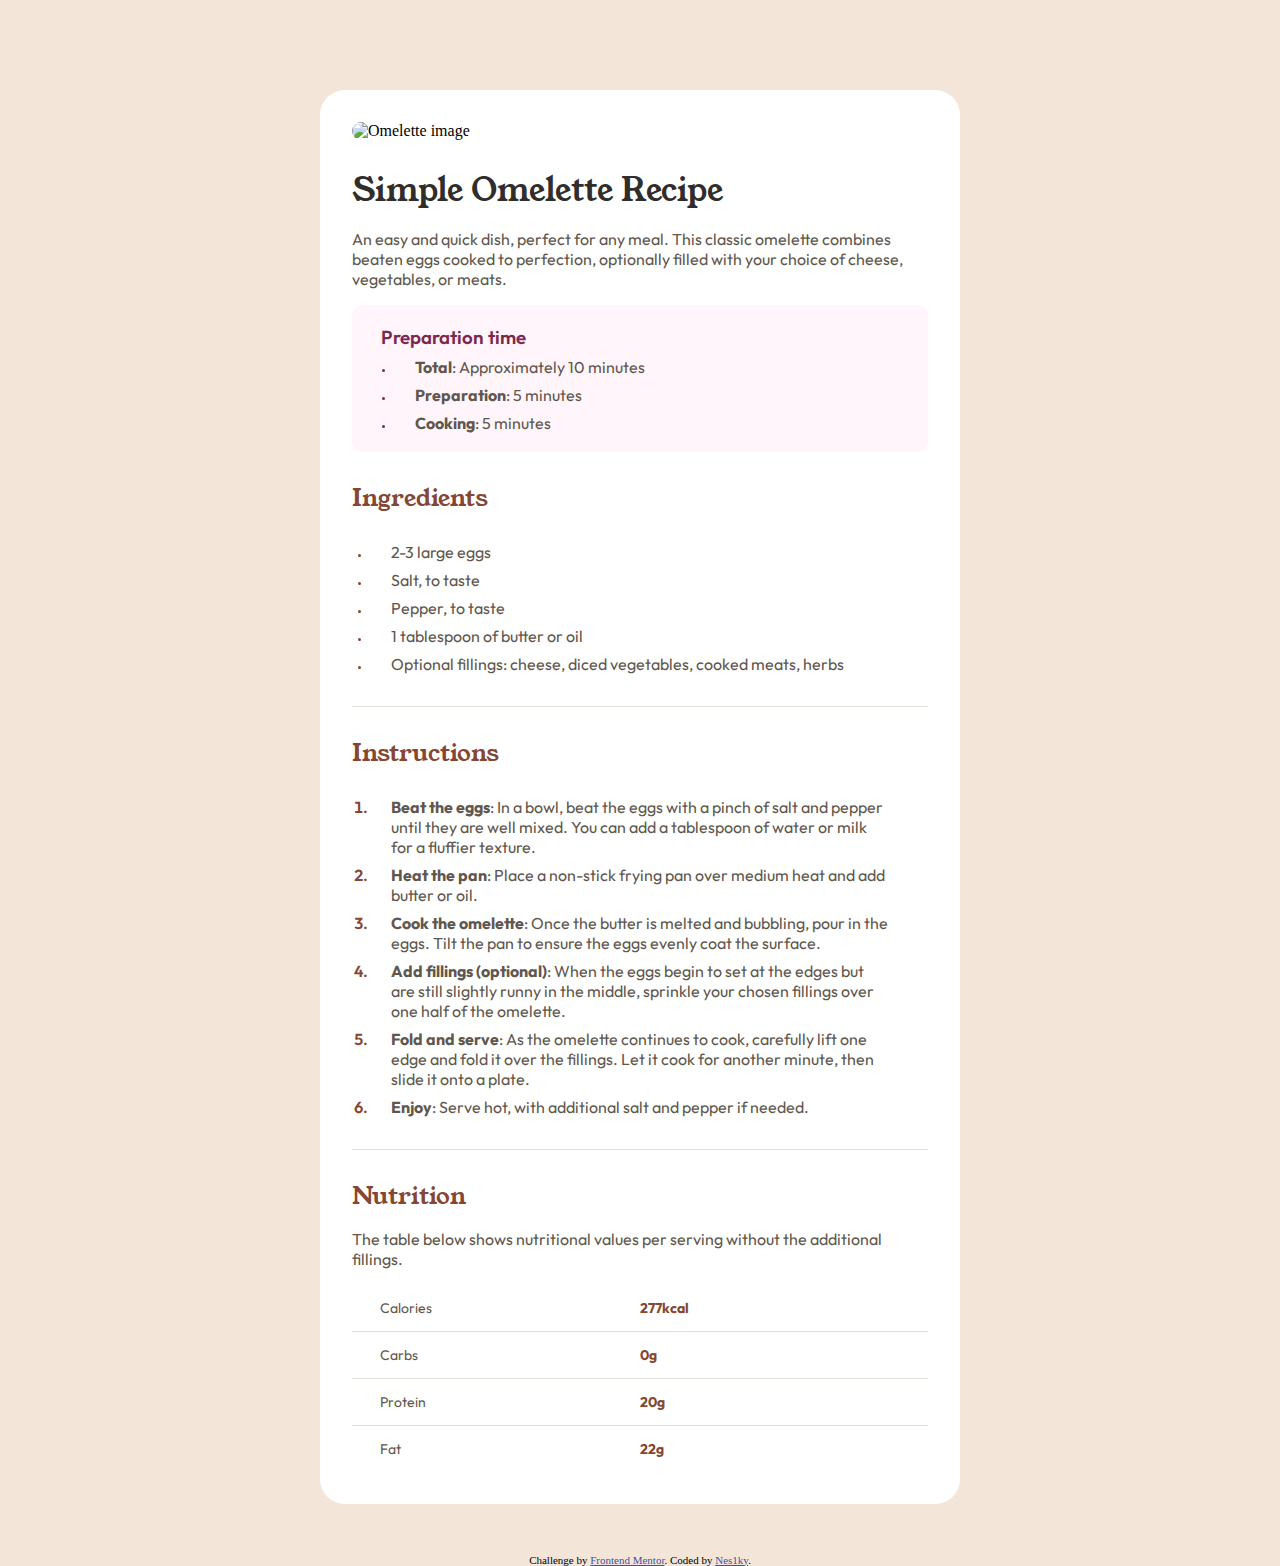
==== index.html @ 4b93dd94 "Add files via upload" ====
<!DOCTYPE html>
<html lang="en">
  <head>
    <meta charset="UTF-8">
    <meta name="viewport" content="width=device-width, initial-scale=1.0"> <!-- displays site properly based on user's device -->

    <link rel="icon" type="image/png" sizes="32x32" href="./assets/images/favicon-32x32.png">

    <link rel="preconnect" href="https://fonts.googleapis.com">
    <link rel="preconnect" href="https://fonts.gstatic.com" crossorigin>
    <link href="https://fonts.googleapis.com/css2?family=Outfit:wght@100..900&family=Young+Serif&display=swap" rel="stylesheet">

    <title>Frontend Mentor | Recipe page</title>

    <link rel="stylesheet" href="style.css">
  </head>
  <body>
    <!--Main container-->
    <main>
      <figure>
        <img src="assets/images/image-omelette.jpeg" alt="Omelette image">
      </figure>
      <div class="main-text">
        <header>
          <h1>Simple Omelette Recipe</h1>
          <p>
            An easy and quick dish, perfect for any meal. This classic omelette combines beaten eggs cooked
            to perfection, optionally filled with your choice of cheese, vegetables, or meats.
          </p>
        </header>

        <!--Preparation time section-->
        <section>
          <div class="preparation-time">
            <h3>Preparation time</h3>
            <ul class="preparation-time-list">
              <li><strong>Total</strong>: Approximately 10 minutes</li>
              <li><strong>Preparation</strong>: 5 minutes</li>
              <li><strong>Cooking</strong>: 5 minutes</li>
            </ul>
          </div>
        </section>

        <!--Ingredients section-->
        <section>
          <h2>Ingredients</h2>
          <ul class="ingredients-list">
            <li>2-3 large eggs</li>
            <li>Salt, to taste</li>
            <li>Pepper, to taste</li>
            <li>1 tablespoon of butter or oil</li>
            <li>Optional fillings: cheese, diced vegetables, cooked meats, herbs</li>
          </ul>
          <hr>
        </section>

        <!--Instructions section-->
        <section>
          <h2>Instructions</h2>
          <ol class="instructions-list">
            <li>
              <strong>Beat the eggs</strong>: In a bowl, beat the eggs with a pinch of salt and pepper until they are well mixed.
              You can add a tablespoon of water or milk for a fluffier texture.
            </li>
            <li><strong>Heat the pan</strong>: Place a non-stick frying pan over medium heat and add butter or oil.</li>
            <li>
              <strong>Cook the omelette</strong>: Once the butter is melted and bubbling, pour in the eggs. Tilt the pan to ensure
              the eggs evenly coat the surface.
            </li>
            <li>
              <strong>Add fillings (optional)</strong>: When the eggs begin to set at the edges but are still slightly runny in the
              middle, sprinkle your chosen fillings over one half of the omelette.
            </li>
            <li>
              <strong>Fold and serve</strong>: As the omelette continues to cook, carefully lift one edge and fold it over the
              fillings. Let it cook for another minute, then slide it onto a plate.
            </li>
            <li>
              <strong>Enjoy</strong>: Serve hot, with additional salt and pepper if needed.
            </li>
          </ol>
          <hr>
        </section>

        <!--Nutrition section-->
        <h2>Nutrition</h2>
        <p>The table below shows nutritional values per serving without the additional fillings.</p>
        <!--Table-->
        <table>
          <tbody>
            <tr>
              <td><span>Calories</span></td>
              <td>277kcal</td>
            </tr>
            <tr>
              <td><span>Carbs</span></td>
              <td>0g</td>
            </tr>
            <tr>
              <td><span>Protein</span></td>
              <td> 20g</td>
            </tr>
            <tr>
              <td><span>Fat</span></td>
              <td>22g</td>
            </tr>
          </tbody>
        </table>
      </div>
    </main>

    <div class="attribution">
      Challenge by <a href="https://www.frontendmentor.io?ref=challenge" target="_blank">Frontend Mentor</a>.
      Coded by <a href="https://github.com/nes1ky">Nes1ky</a>.
    </div>
  </body>
</html>
---- style.css ----
* {
  margin: 0;
  padding: 0;
  box-sizing: border-box;
}

.attribution {
  font-size: 11px;
  text-align: center;
  width: 100%;
  margin-top: 50px;
}
.attribution a {
  color: hsl(228, 45%, 44%);
}

html,
body {
  height: 100%;
  display: flex;
  flex-wrap: wrap;
  justify-content: center;
  background-color: hsl(30, 54%, 90%);
}

main {
  margin-top: 7%;
  width: 50%;
  height: fit-content;
  padding: 2.5%;
  background-color: hsl(0, 0%, 100%);
  border-radius: 25px;
}

img {
  max-width: 100%;
  border-radius: 13px;
}

.preparation-time {
  background-color: hsl(330, 100%, 98%);
  border-radius: 10px;
}

.preparation-time-list {
  padding-left: 1.5em;
}

li {
  padding: 0.5em 20px 0;
}

li::marker {
  font-size: 10px;
}

.preparation-time-list li::marker {
  color: hsl(332, 51%, 32%);
}

.ingredients-list li::marker,
.instructions-list li::marker {
  color: hsl(14, 45%, 36%);
}

.instructions-list li::marker {
  font-size: 1em;
  padding: 1.5em;
  font-weight: 600;
}

h1,
h2 {
  font-family: "Young Serif", serif;
  font-weight: 400;
  font-style: normal;
}

h1 {
  color: hsl(24, 5%, 18%);
  padding: 0.9em 0 0;
}

h2 {
  color: hsl(14, 45%, 36%);
  padding-top: 1.2em;
}

h3 {
  color: hsl(332, 51%, 32%);
  padding-left: 10px;
  font-weight: 600;
}

.preparation-time,
.ingredients-list,
.instructions-list {
  font-size: 16px;
  color: hsl(30, 10%, 34%);
  font-family: "Outfit", sans-serif;
  padding: 1.2em;
}

p {
  font-size: 16px;
  color: hsl(30, 10%, 34%);
  font-family: "Outfit", sans-serif;
  padding: 1em 0;
}

hr {
  height: 1px;
  border: none;
  background-color: hsl(30, 18%, 87%);
  margin-top: 0.8em;
}

table {
  width: 100%;
  border-collapse: collapse;
}

tr {
  border-bottom: 1px solid hsl(30, 18%, 87%);
}

td:nth-child(odd) {
  font-size: 14px;
  color: hsl(30, 10%, 34%);
  font-family: "Outfit", sans-serif;
  width: 50%;
}

td:nth-child(even) {
  font-size: 14px;
  color: hsl(14, 45%, 36%);
  font-family: "Outfit", sans-serif;
  font-weight: 700;
  width: 50%;
}

tr:last-child {
  border: none;
}

tr, td {
  padding: 1em 0;
}

span {
  margin-left: 2em;
}

/*mobile*/
@media (max-width: 576px) {

  main {
    width: 100%;
    border-radius: 0;
    margin: 0;
    padding: 0;
  }

  .main-text {
    margin: 0 10%;
  }

  img {
    width: 100vw;
    max-width: 100vw;
    border-radius: 0;
  }

  div.attribution {display: none;}
}
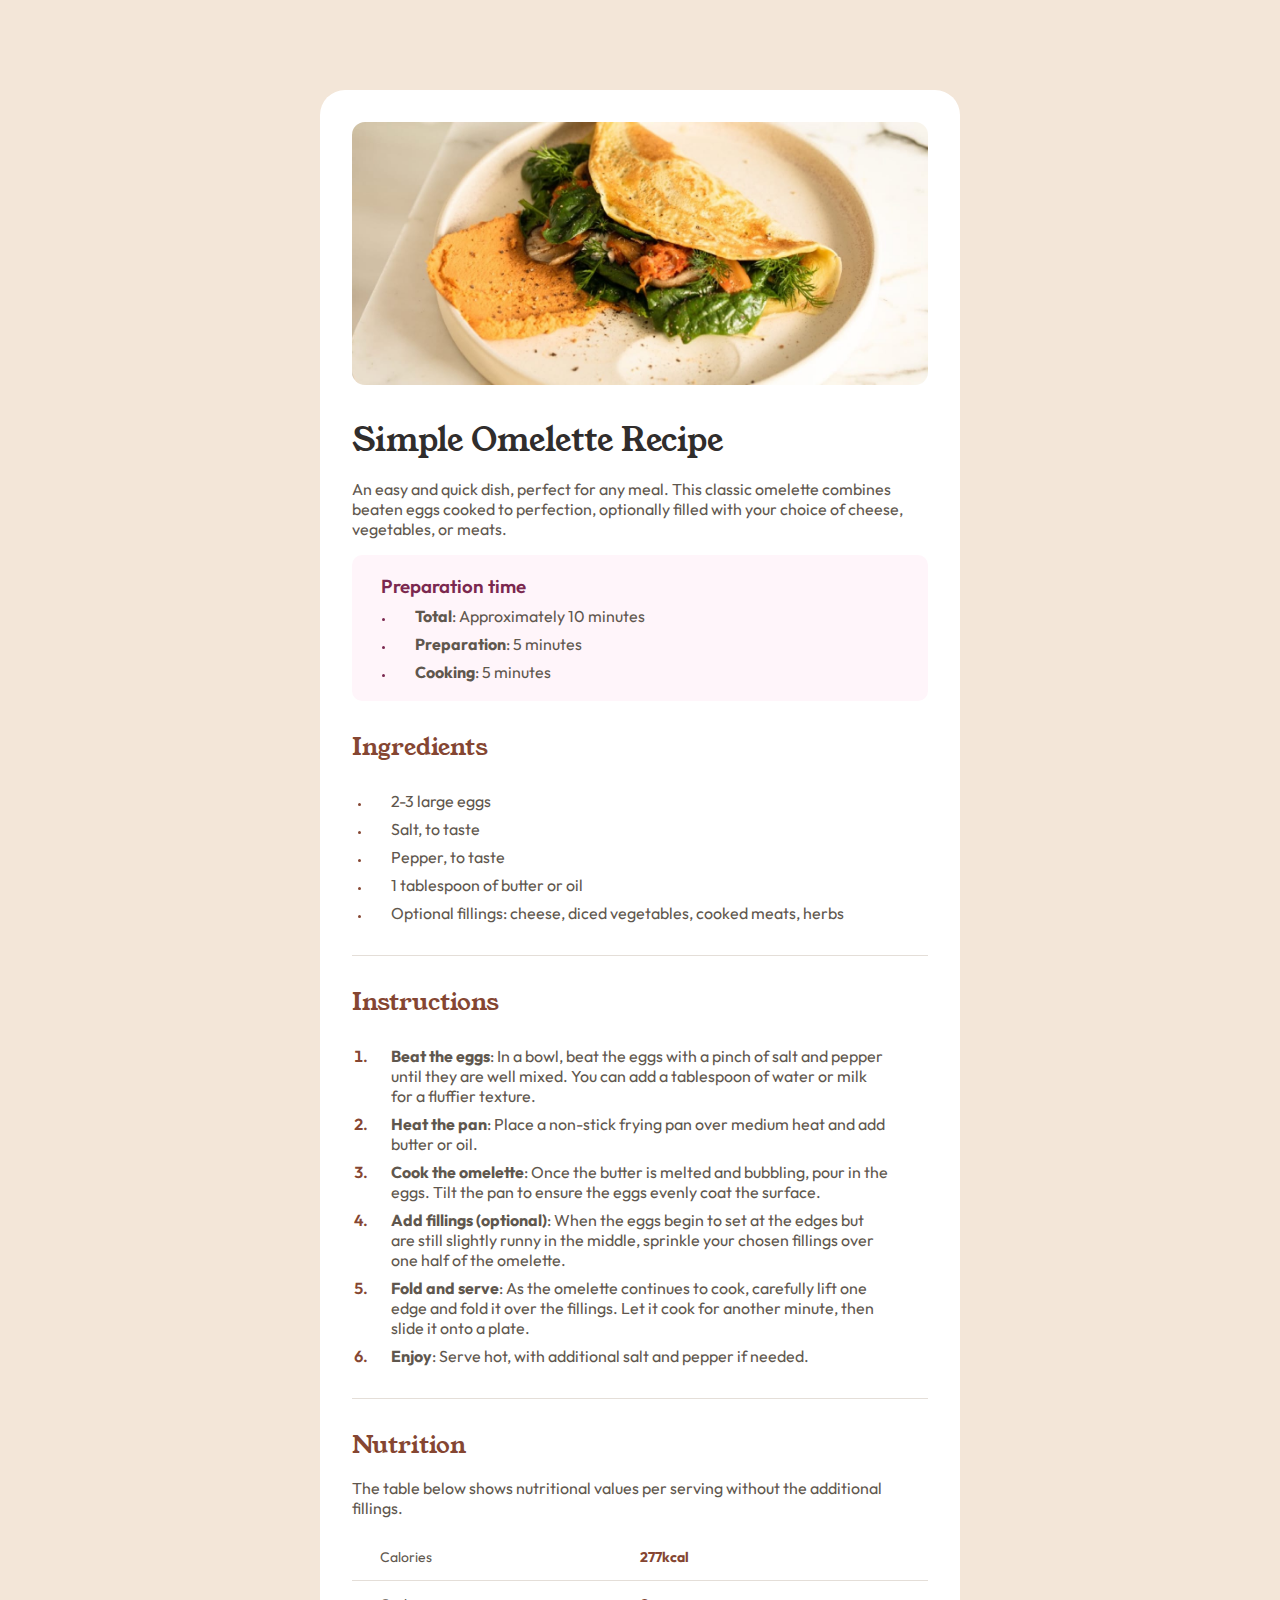
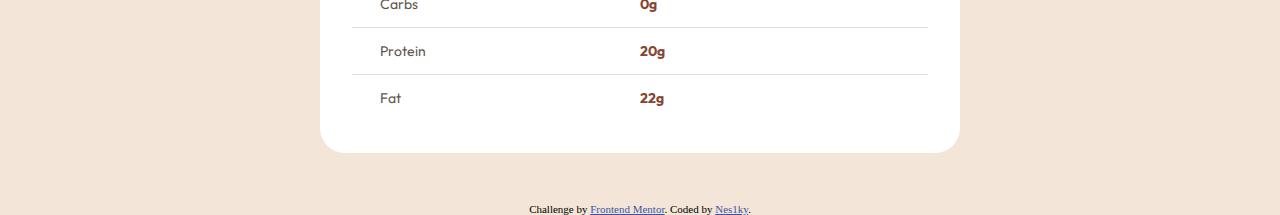
==== commit 879cc2ff: "Update index.html" ====
--- a/index.html
+++ b/index.html
@@ -4,7 +4,7 @@
     <meta charset="UTF-8">
     <meta name="viewport" content="width=device-width, initial-scale=1.0"> <!-- displays site properly based on user's device -->
 
-    <link rel="icon" type="image/png" sizes="32x32" href="./assets/images/favicon-32x32.png">
+    <link rel="icon" type="image/png" sizes="32x32" href="favicon-32x32.png">
 
     <link rel="preconnect" href="https://fonts.googleapis.com">
     <link rel="preconnect" href="https://fonts.gstatic.com" crossorigin>
@@ -18,7 +18,7 @@
     <!--Main container-->
     <main>
       <figure>
-        <img src="assets/images/image-omelette.jpeg" alt="Omelette image">
+        <img src="image-omelette.jpeg" alt="Omelette image">
       </figure>
       <div class="main-text">
         <header>
@@ -114,4 +114,4 @@
       Coded by <a href="https://github.com/nes1ky">Nes1ky</a>.
     </div>
   </body>
-</html>+</html>
